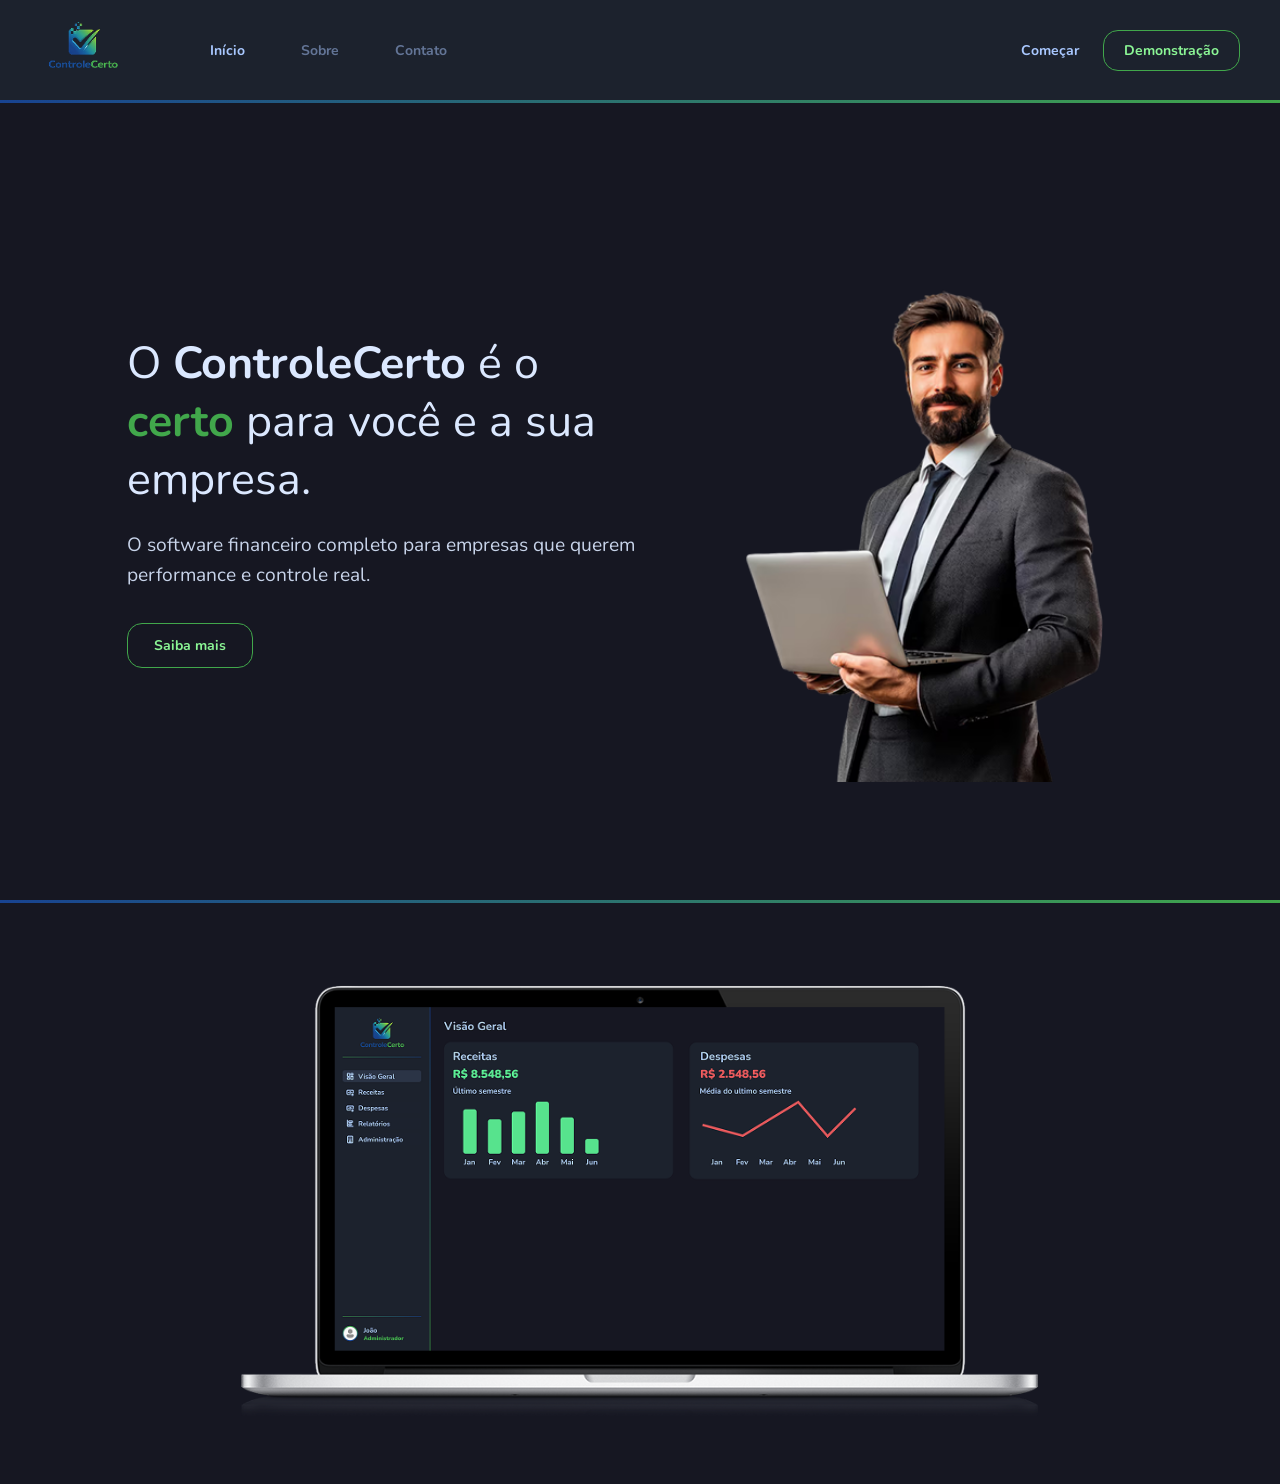
==== src/pages/index.html @ 72f50a84 "Update src" ====
<!DOCTYPE html>
<html lang="pt-BR">

<head>
    <meta charset="UTF-8" />
    <meta name="viewport" content="width=device-width, initial-scale=1.0" />
    <title>ControleCerto</title>
    <link href="https://cdn.jsdelivr.net/npm/bootstrap@5.3.3/dist/css/bootstrap.min.css" rel="stylesheet" />
    <link href="https://fonts.googleapis.com/css2?family=Nunito:wght@400;700;800&display=swap" rel="stylesheet" />
    <link rel="stylesheet" href="../styles/base.css" />
    <link rel="stylesheet" href="../styles/index.css" />
</head>

<body>

    <!-- Navbar -->
    <header class="navbar-wrapper">
        <nav class="navbar navbar-expand-lg">
            <div class="container-fluid nav-container">

                <a href="#" class="navbar-brand">
                    <img src="../assets/imgs/logo.png" alt="ControleCerto" class="nav-logo" />
                </a>

                <button class="navbar-toggler" type="button" data-bs-toggle="collapse" data-bs-target="#navMenu">
                    <span class="toggler-icon"></span>
                </button>

                <div class="collapse navbar-collapse" id="navMenu">
                    <ul class="navbar-nav me-auto nav-links">
                        <li class="nav-item"><a href="index.html" class="nav-link active">Início</a></li>
                        <li class="nav-item"><a href="sobre.html" class="nav-link">Sobre</a></li>
                        <li class="nav-item"><a href="#" class="nav-link">Contato</a></li>
                    </ul>
                    <div class="nav-actions">
                        <a href="#" class="btn-start">Começar</a>
                        <a href="#" class="btn-demo">Demonstração</a>
                    </div>
                </div>

            </div>
        </nav>
        <div class="divider-line"></div>
    </header>

    <!-- Hero -->
    <section class="hero">
        <div class="container-fluid hero-container">
            <div class="hero-text">
                <h1>
                    O <strong>ControleCerto</strong> é o
                    <span class="highlight">certo</span>
                    para você e a sua empresa.
                </h1>
                <p>O software financeiro completo para empresas que querem performance e controle real.</p>
                <a href="#" class="btn-saiba">Saiba mais</a>
            </div>
            <div class="hero-image">
                <img src="../assets/imgs/pessoa_landing.png" alt="Executivo com laptop" />
            </div>
        </div>
        <div class="divider-line"></div>
    </section>

    <!-- Dashboard -->
    <section class="dashboard">
        <div class="container-fluid dashboard-container">
            <img src="../assets/imgs/note_landing.png" alt="Dashboard ControleCerto" class="dashboard-img" />
        </div>
    </section>

    <script src="https://cdn.jsdelivr.net/npm/bootstrap@5.3.3/dist/js/bootstrap.bundle.min.js"></script>
    <script src="../scripts/script.js"></script>
</body>

</html>
---- src/styles/base.css ----
/* Variáveis */
:root {
    --bg-main: #161722;
    --bg-header: #1C222D;
    --green: #41A74B;
    --green-text: #8BF695;
    --blue: #184391;
    --white: #DBE8FF;
    --muted: rgba(169, 200, 255, 0.5);
    --blue-text: #A9C8FF;
    --font: 'Nunito', sans-serif;
}

* {
    margin: 0;
    padding: 0;
    box-sizing: border-box;
}

body {
    font-family: var(--font);
    background: var(--bg-main);
    color: var(--white);
    overflow-x: hidden;
}

.divider-line {
    height: 3px;
    background: linear-gradient(90deg, var(--blue) 0%, var(--green) 100%);
}

/* ---- Navbar ---- */
.navbar-wrapper {
    background: var(--bg-header);
    position: sticky;
    top: 0;
    z-index: 100;
}

.navbar {
    padding: 0;
    background: transparent;
}

.nav-container {
    padding: 0 40px;
    height: 100px;
    display: flex;
    align-items: center;
}

.nav-logo {
    height: 80px;
    width: auto;
}

.nav-links {
    gap: 40px;
    margin-left: 60px !important;
}

.nav-links .nav-link {
    font-family: var(--font);
    font-size: 14px;
    font-weight: 700;
    color: var(--muted);
    padding: 0;
    transition: color 0.2s;
}

.nav-links .nav-link.active,
.nav-links .nav-link:hover {
    color: var(--blue-text);
}

.nav-actions {
    display: flex;
    align-items: center;
    gap: 24px;
}

.btn-start {
    font-family: var(--font);
    font-size: 14px;
    font-weight: 700;
    color: var(--blue-text);
    text-decoration: none;
}

.btn-start:hover {
    color: #fff;
}

.btn-demo {
    font-family: var(--font);
    font-size: 14px;
    font-weight: 700;
    color: var(--green-text);
    text-decoration: none;
    padding: 9px 20px;
    border: 1.5px solid var(--green);
    border-radius: 15px;
    transition: background 0.2s;
}

.btn-demo:hover {
    background: rgba(65, 167, 75, 0.15);
    color: #fff;
}

/* Toggler mobile */
.navbar-toggler {
    border: 1.5px solid rgba(65, 167, 75, 0.4);
    border-radius: 8px;
    padding: 6px 10px;
    background: transparent;
}

.toggler-icon {
    display: block;
    width: 22px;
    height: 2px;
    background: var(--white);
    position: relative;
}

.toggler-icon::before,
.toggler-icon::after {
    content: '';
    position: absolute;
    width: 22px;
    height: 2px;
    background: var(--white);
    left: 0;
}

.toggler-icon::before {
    top: -7px;
}

.toggler-icon::after {
    top: 7px;
}

/* Responsivo navbar */
@media (max-width: 991px) {
    .nav-container {
        padding: 0 24px;
        height: 80px;
    }

    .nav-logo {
        height: 64px;
    }

    .nav-links {
        margin-left: 0 !important;
        padding: 16px 0;
        gap: 4px;
    }

    .nav-actions {
        padding: 16px 0 24px;
        gap: 16px;
    }
}
---- src/styles/index.css ----
/* ---- Hero ---- */
.hero {
    background: var(--bg-main);
    position: relative;
    overflow: hidden;
    justify-content: center;
}

.hero-container {
    padding: 0 40px 0 80px;
    display: flex;
    align-items: center;
    justify-content: space-evenly;
    min-height: calc(100vh - 103px);
}

.hero-text {
    max-width: 520px;
    padding: 60px 0;
}

.hero-text h1 {
    font-size: clamp(32px, 3.5vw, 46px);
    font-weight: 400;
    line-height: 1.3;
    margin-bottom: 20px;
}

.hero-text h1 strong {
    font-weight: 700;
}

.highlight {
    color: var(--green);
    font-weight: 700;
}

.hero-text p {
    font-size: clamp(16px, 1.5vw, 20px);
    line-height: 1.6;
    color: var(--white);
    opacity: 0.9;
    margin-bottom: 32px;
}

.btn-saiba {
    font-family: var(--font);
    font-size: 14px;
    font-weight: 700;
    color: var(--green-text);
    text-decoration: none;
    padding: 11px 26px;
    border: 1.5px solid var(--green);
    border-radius: 15px;
    display: inline-block;
    transition: background 0.2s;
}

.btn-saiba:hover {
    background: rgba(65, 167, 75, 0.15);
    color: #fff;
}

/* Imagem hero */
.hero-image {
    flex-shrink: 0;
    display: flex;
    align-items: flex-end;
    height: calc(100vh - 103px);
    max-height: 560px;
}

.hero-image img {
    height: 100%;
    width: auto;
    max-width: 500px;
    object-fit: contain;
    object-position: bottom;
    display: block;
}

/* ---- Dashboard ---- */
.dashboard {
    background: var(--bg-main);
    padding: 60px 0 0;
}

.dashboard-container {
    padding: 0 80px;
    display: flex;
    justify-content: center;
}

.dashboard-img {
    width: 75%;
    max-width: 960px;
    height: auto;
    display: block;
}

/* Responsivo */
@media (max-width: 991px) {
    .hero-container {
        flex-direction: column;
        padding: 40px 24px;
        min-height: auto;
    }

    .hero-text {
        max-width: 100%;
        padding: 0;
    }

    .hero-image {
        height: auto;
        max-height: none;
        order: -1;
        margin-bottom: 24px;
    }

    .hero-image img {
        max-height: 320px;
        max-width: 100%;
    }

    .dashboard-container {
        padding: 0 24px;
    }

    .dashboard-img {
        width: 100%;
    }
}

@media (max-width: 575px) {
    .hero-text h1 {
        font-size: 28px;
    }

    .hero-text p {
        font-size: 16px;
    }

    .hero-image img {
        max-height: 260px;
    }
}
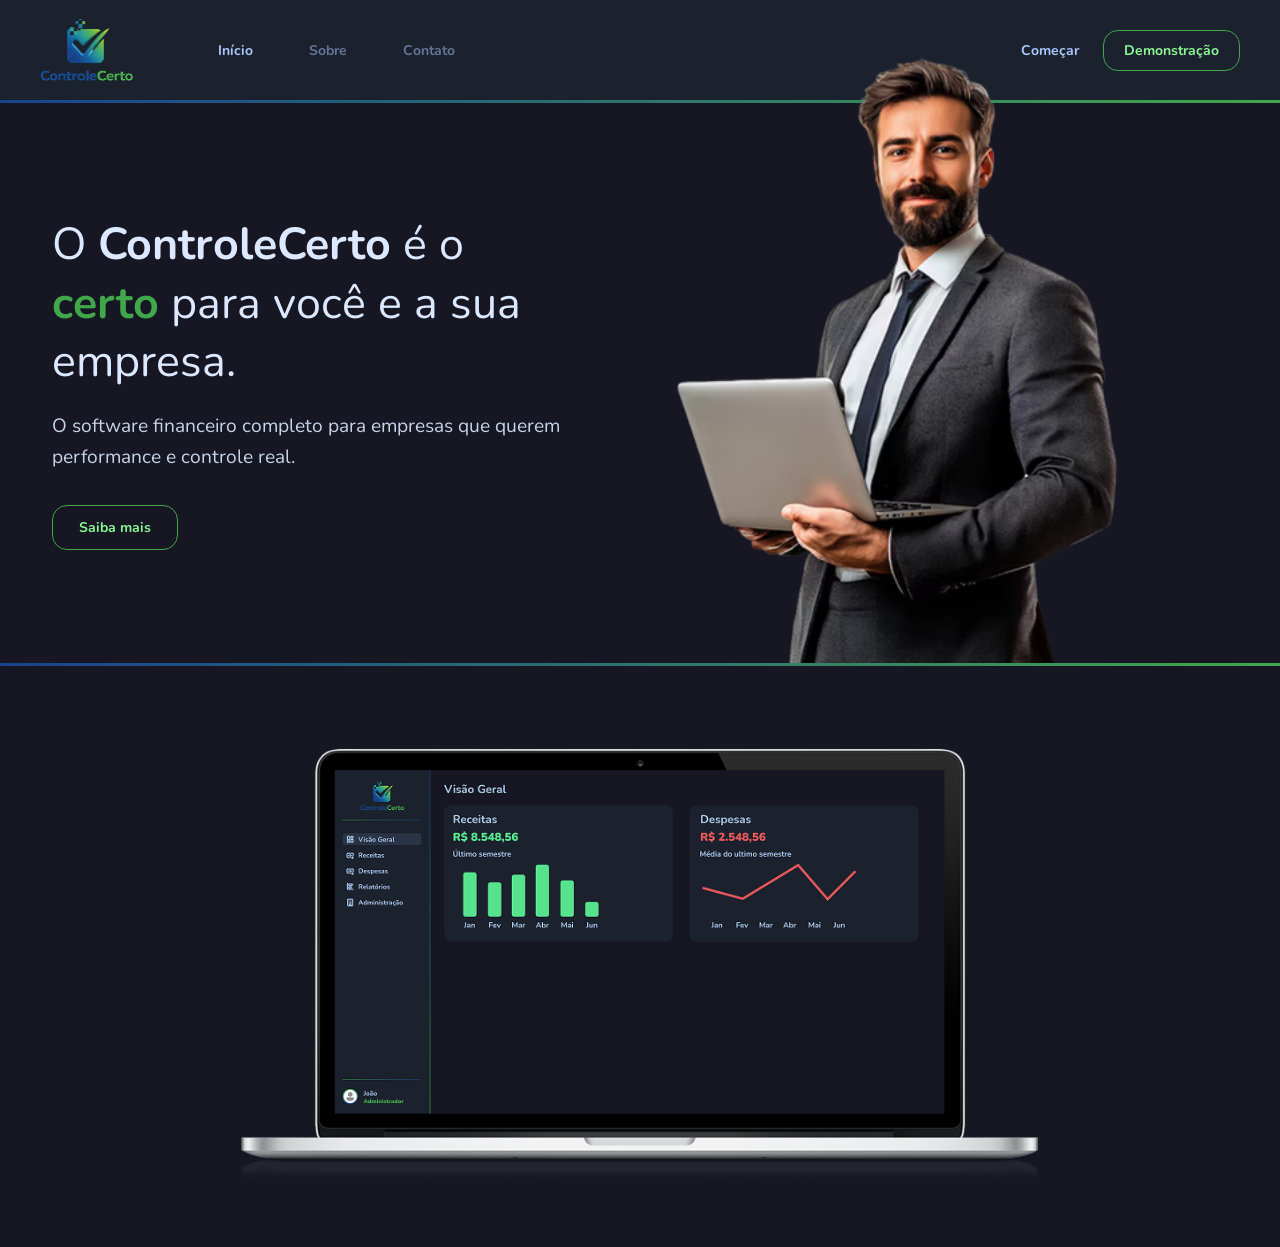
==== commit b324fe6a: "Adicionar página de Login" ====
--- a/src/pages/index.html
+++ b/src/pages/index.html
@@ -30,11 +30,11 @@
                     <ul class="navbar-nav me-auto nav-links">
                         <li class="nav-item"><a href="index.html" class="nav-link active">Início</a></li>
                         <li class="nav-item"><a href="sobre.html" class="nav-link">Sobre</a></li>
-                        <li class="nav-item"><a href="#" class="nav-link">Contato</a></li>
+                        <li class="nav-item"><a href="contato.html" class="nav-link">Contato</a></li>
                     </ul>
                     <div class="nav-actions">
                         <a href="#" class="btn-start">Começar</a>
-                        <a href="#" class="btn-demo">Demonstração</a>
+                        <a href="login.html" class="btn-demo">Demonstração</a>
                     </div>
                 </div>
 
--- a/src/styles/base.css
+++ b/src/styles/base.css
@@ -8,6 +8,8 @@
     --white: #DBE8FF;
     --muted: rgba(169, 200, 255, 0.5);
     --blue-text: #A9C8FF;
+    --bg-secondary: #1C222D;
+    --bg-input: #374152;
     --font: 'Nunito', sans-serif;
 }
 
@@ -34,12 +36,13 @@
     background: var(--bg-header);
     position: sticky;
     top: 0;
-    z-index: 100;
+    z-index: 99;
 }
 
 .navbar {
     padding: 0;
     background: transparent;
+    z-index: 99;
 }
 
 .nav-container {
@@ -50,7 +53,7 @@
 }
 
 .nav-logo {
-    height: 80px;
+    height: 64px;
     width: auto;
 }
 
@@ -163,4 +166,18 @@
         padding: 16px 0 24px;
         gap: 16px;
     }
+}
+
+/* Estilo input */
+
+.form-control {
+    background-color: var(--bg-input);
+    border: none;
+    border-radius: 10px;
+    padding-block: .75em;
+}
+
+.form-control:focus {
+    border: 2px solid transparent;
+    background-color: var(--muted);
 }
--- a/src/styles/index.css
+++ b/src/styles/index.css
@@ -2,16 +2,14 @@
 .hero {
     background: var(--bg-main);
     position: relative;
-    overflow: hidden;
+    overflow: visible;
     justify-content: center;
 }
 
 .hero-container {
-    padding: 0 40px 0 80px;
     display: flex;
     align-items: center;
     justify-content: space-evenly;
-    min-height: calc(100vh - 103px);
 }
 
 .hero-text {
@@ -68,15 +66,19 @@
     align-items: flex-end;
     height: calc(100vh - 103px);
     max-height: 560px;
+    position: relative;
+    overflow: visible;
+    z-index: 100;
 }
 
 .hero-image img {
-    height: 100%;
+    height: 110%;
+    z-index: 100;
     width: auto;
-    max-width: 500px;
     object-fit: contain;
     object-position: bottom;
     display: block;
+    position: relative;
 }
 
 /* ---- Dashboard ---- */
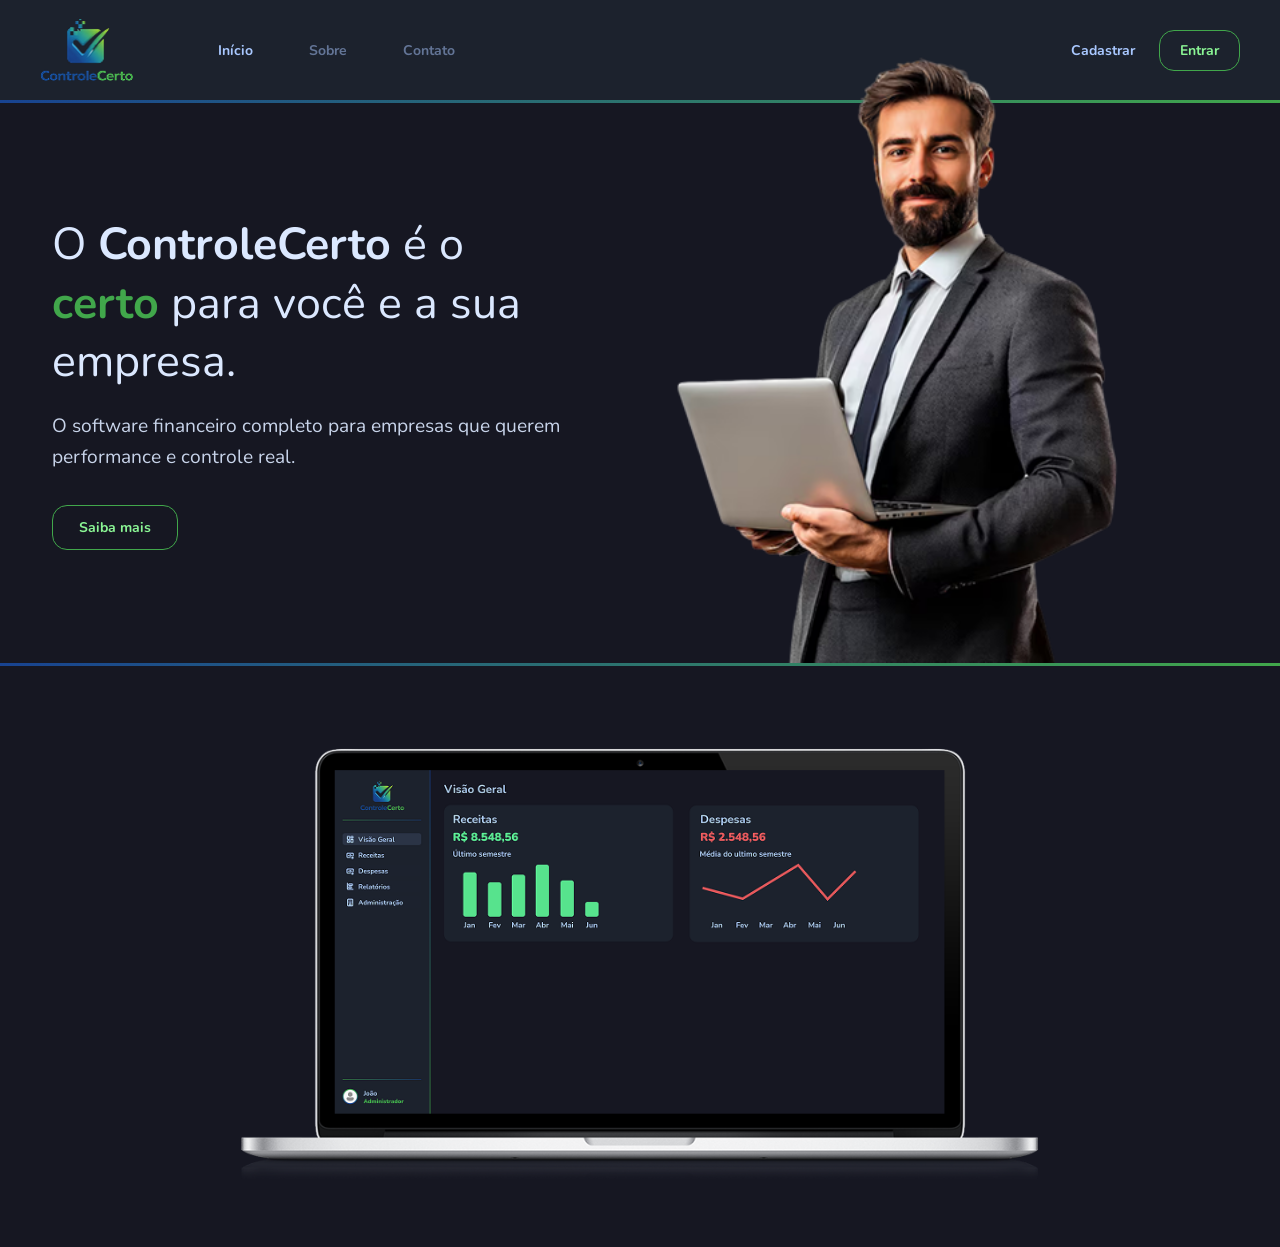
==== commit b9c66982: "Update págs iniciais e relatórios" ====
--- a/src/pages/index.html
+++ b/src/pages/index.html
@@ -14,34 +14,7 @@
 <body>
 
     <!-- Navbar -->
-    <header class="navbar-wrapper">
-        <nav class="navbar navbar-expand-lg">
-            <div class="container-fluid nav-container">
-
-                <a href="#" class="navbar-brand">
-                    <img src="../assets/imgs/logo.png" alt="ControleCerto" class="nav-logo" />
-                </a>
-
-                <button class="navbar-toggler" type="button" data-bs-toggle="collapse" data-bs-target="#navMenu">
-                    <span class="toggler-icon"></span>
-                </button>
-
-                <div class="collapse navbar-collapse" id="navMenu">
-                    <ul class="navbar-nav me-auto nav-links">
-                        <li class="nav-item"><a href="index.html" class="nav-link active">Início</a></li>
-                        <li class="nav-item"><a href="sobre.html" class="nav-link">Sobre</a></li>
-                        <li class="nav-item"><a href="contato.html" class="nav-link">Contato</a></li>
-                    </ul>
-                    <div class="nav-actions">
-                        <a href="#" class="btn-start">Começar</a>
-                        <a href="login.html" class="btn-demo">Demonstração</a>
-                    </div>
-                </div>
-
-            </div>
-        </nav>
-        <div class="divider-line"></div>
-    </header>
+    <div id="navbar"></div>
 
     <!-- Hero -->
     <section class="hero">
@@ -71,6 +44,7 @@
 
     <script src="https://cdn.jsdelivr.net/npm/bootstrap@5.3.3/dist/js/bootstrap.bundle.min.js"></script>
     <script src="../scripts/script.js"></script>
+    <script src="../scripts/components.js"></script>
 </body>
 
 </html>
